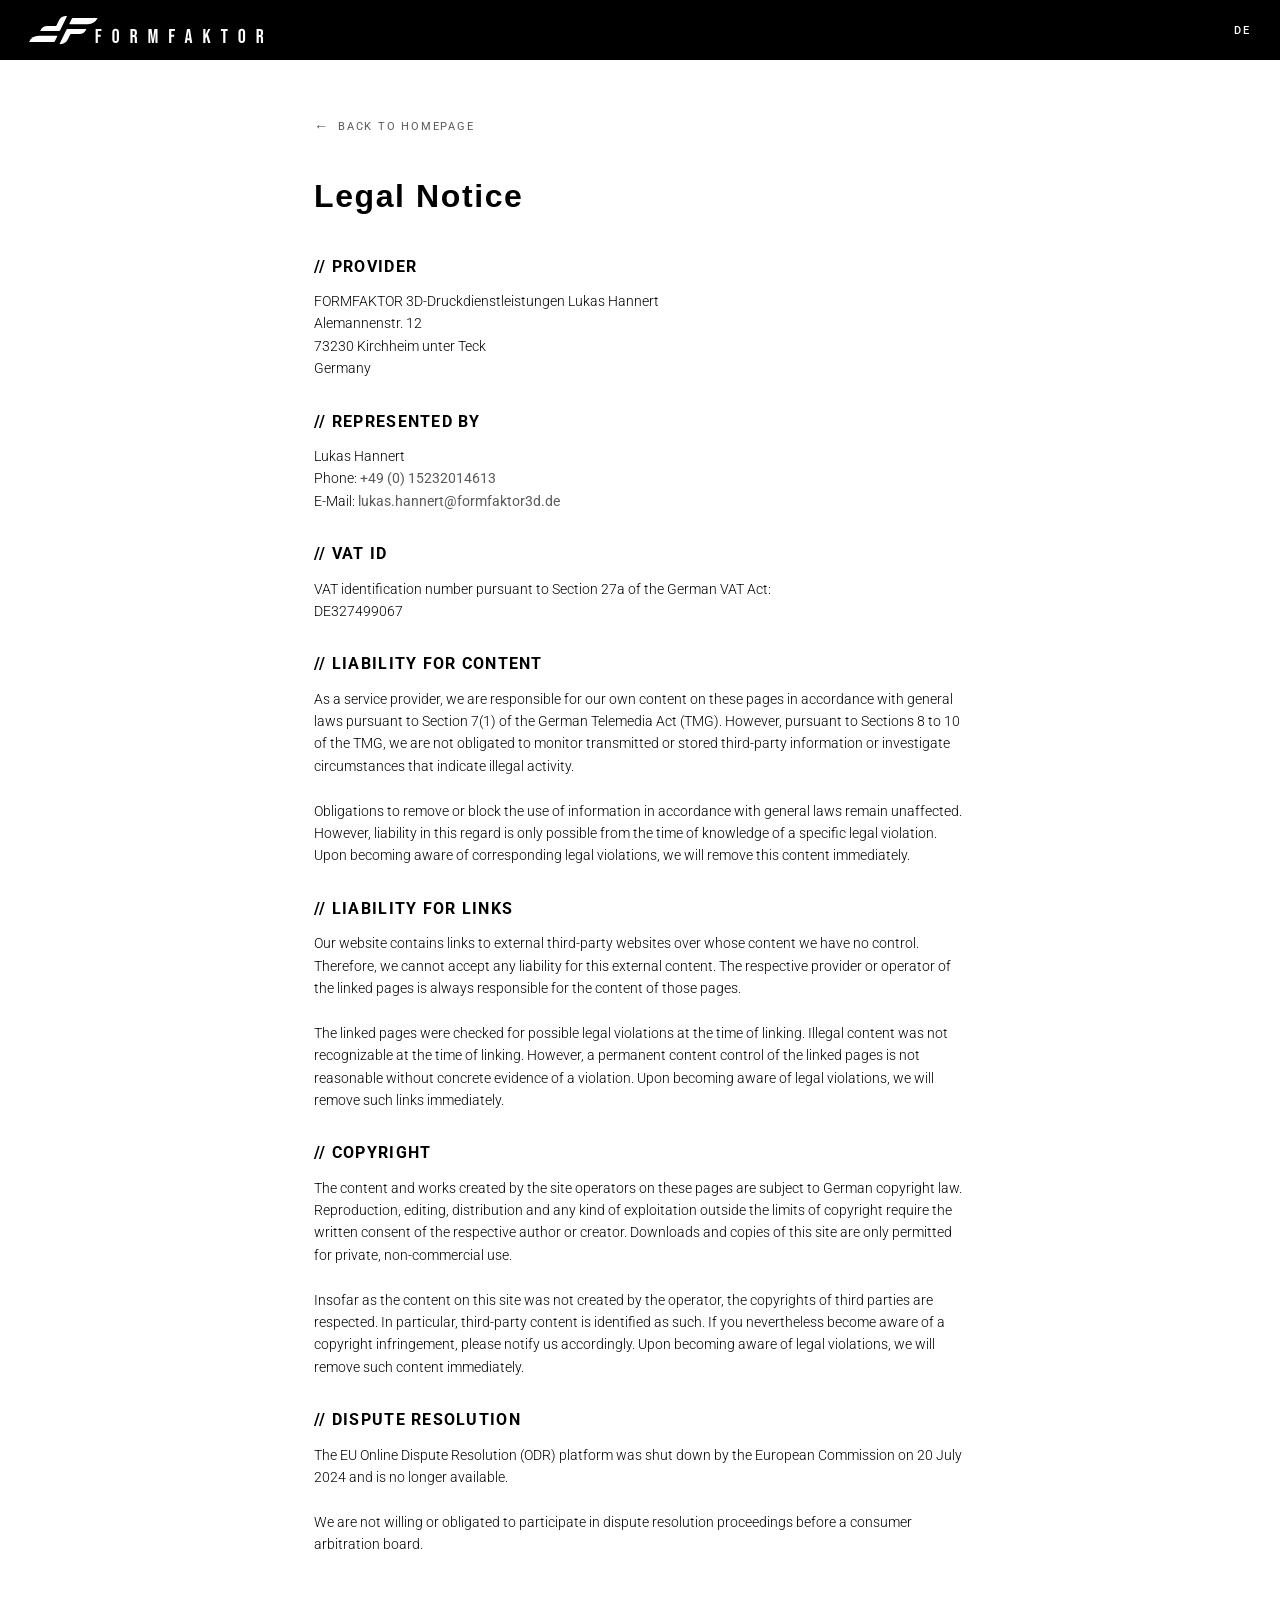
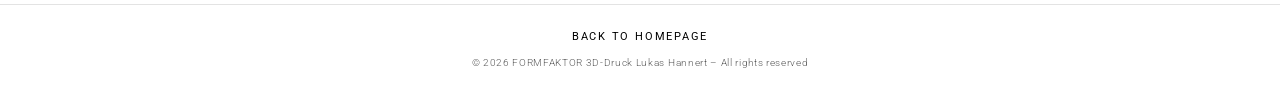
==== impressum/index.html @ fd42cc02 "init" ====
<!DOCTYPE html>
<html lang="de">
<head>
<meta charset="UTF-8">
<meta name="viewport" content="width=device-width, initial-scale=1.0">
<title>Impressum – formfaktor3d.de</title>
<meta name="description" content="Impressum und rechtliche Hinweise – FORMFAKTOR 3D-Druckdienstleistungen Lukas Hannert, Kirchheim unter Teck.">
<link rel="icon" href="favicon.png" type="image/png">
<link rel="shortcut icon" href="favicon.png">
<link rel="apple-touch-icon" href="favicon.png">
<meta name="theme-color" content="#000000">
<style>
  @import url('https://fonts.bunny.net/css?family=bebas-neue:400|roboto:300,400,500,700&display=swap');

  :root {
    --bg:      #ffffff;
    --surface: #ffffff;
    --topbar:  #000000;
    --text:    #000000;
    --accent:  #85AFFF;
    --border:  rgba(0,0,0,0.11);
    --link:    #5a5a5a;
  }
  *, *::before, *::after { box-sizing: border-box; margin: 0; padding: 0; -webkit-tap-highlight-color: transparent; }
  body {
    background: var(--bg);
    color: var(--text);
    font-family: 'Roboto', sans-serif;
    font-size: 12pt;
    font-weight: 300;
    min-height: 100vh;
    padding-top: 60px;
    display: flex;
    flex-direction: column;
  }

  .topbar {
    position: fixed;
    top: 0; left: 0; right: 0;
    height: 60px;
    background: var(--topbar);
    z-index: 200;
    display: flex;
    align-items: center;
    justify-content: space-between;
    padding: 0 1.8rem;
  }
  .topbar-brand {
    display: flex;
    align-items: center;
    text-decoration: none;
  }
  .topbar-logo {
    height: 28px;
    width: auto;
    fill: #ffffff;
    display: block;
  }
  .lang-toggle {
    background: none;
    border: none;
    cursor: pointer;
    font-family: 'Roboto', sans-serif;
    font-size: 11px;
    font-weight: 500;
    letter-spacing: 0.2em;
    text-transform: uppercase;
    color: #ffffff;
    padding: 0;
    transition: color 0.2s;
  }

  .container {
    max-width: 700px;
    width: 100%;
    margin: 0 auto;
    margin-bottom: auto;
    padding: 3.5rem 1.5rem 0;
    animation: fadeUp 0.65s ease both;
  }
  .back-link {
    display: inline-flex;
    align-items: center;
    gap: 0.5rem;
    font-family: 'Roboto', sans-serif;
    font-size: 11px;
    font-weight: 400;
    letter-spacing: 0.16em;
    text-transform: uppercase;
    color: var(--link);
    text-decoration: none;
    margin-bottom: 2.8rem;
    transition: color 0.2s;
  }
  .back-link::before { content: '←'; font-size: 0.9rem; }

  .page-title {
    font-family: 'Bebas Neue', sans-serif;
    font-size: 32px;
    letter-spacing: 0.05em;
    color: var(--text);
    line-height: 1;
    margin-bottom: 2.8rem;
  }

  .imprint-card {
    background: var(--surface);
    padding: 0;
    display: flex;
    flex-direction: column;
    gap: 2rem;
    margin-bottom: 3rem;
  }
  .section-label {
    font-family: 'Roboto', sans-serif;
    font-size: 16px;
    font-weight: 700;
    letter-spacing: 0.08em;
    text-transform: uppercase;
    color: var(--text);
    margin-bottom: 0.9rem;
    display: block;
  }
  .section-content {
    font-family: 'Roboto', sans-serif;
    font-size: 14px;
    font-weight: 300;
    line-height: 1.6;
    color: var(--text);
  }
  .section-content strong {
    color: var(--text);
    font-weight: 500;
    display: block;
    margin-bottom: 0.25rem;
  }
  .section-content a {
    color: var(--link);
    font-weight: 400;
    text-decoration: none;
    transition: color 0.2s;
  }

  footer {
    display: flex;
    flex-direction: column;
    align-items: center;
    text-align: center;
    gap: 0.85rem;
    padding: 1.6rem 1.5rem;
    border-top: 1px solid var(--border);
    background: var(--surface);
  }
  footer a {
    font-family: 'Roboto', sans-serif;
    font-size: 11px;
    font-weight: 400;
    letter-spacing: 0.16em;
    text-transform: uppercase;
    color: var(--text);
    text-decoration: none;
    transition: color 0.2s;
  }
  .footer-copy {
    font-family: 'Roboto', sans-serif;
    font-size: 0.6rem;
    font-weight: 300;
    letter-spacing: 0.07em;
    color: var(--link);
  }

  @media (hover: hover) {
    .lang-toggle:hover { color: var(--accent); }
    .back-link:hover { color: var(--accent); }
    .section-content a:hover { color: var(--accent); }
    footer a:hover { color: var(--accent); }
  }

  @keyframes fadeUp { from { opacity: 0; transform: translateY(16px); } to { opacity: 1; transform: translateY(0); } }
</style>
</head>
<body>

<div class="topbar">
  <a href="/" class="topbar-brand">
    <svg class="topbar-logo" xmlns="http://www.w3.org/2000/svg" viewBox="0 0 3000 358.463" role="img" aria-label="FORMFAKTOR">
      <g><path d="M819.057,1083.2l88.66-181.78a105.824,105.824,0,0,0-106.8,58.787l-29.642,60.775a13.229,13.229,0,0,1-11.889,7.429h-103.1a98.552,98.552,0,0,0-92.6,64.818H803.006A17.859,17.859,0,0,0,819.057,1083.2Z" transform="translate(-420 -900.768)"/></g>
      <g><path d="M751.131,1222.467l29.644-60.778a5.292,5.292,0,0,0-4.756-7.611H545.668A140.2,140.2,0,0,0,420,1232.125H735.675A17.2,17.2,0,0,0,751.131,1222.467Z" transform="translate(-420 -900.768)"/></g>
      <g><path d="M1172.927,1005.922A140.2,140.2,0,0,0,1298.6,927.875H982.92a17.2,17.2,0,0,0-15.457,9.658L937.82,998.311a5.292,5.292,0,0,0,4.756,7.611Z" transform="translate(-420 -900.768)"/></g>
      <g><path d="M1062.307,1131.59h-103.1a13.229,13.229,0,0,0-11.889,7.429l-29.642,60.775a105.825,105.825,0,0,1-106.8,58.787l88.66-181.78a17.859,17.859,0,0,1,16.051-10.029H1154.9A98.55,98.55,0,0,1,1062.307,1131.59Z" transform="translate(-420 -900.768)"/></g>
      <path d="M1273.252,1066.6h74.271v25.523h-46.2v49.77h36.243v25.523h-36.243v77.844h-28.075Z" transform="translate(-420 -900.768)"/>
      <path d="M1486.625,1202.9v-93.924c0-28.586,15.059-44.92,42.623-44.92s42.624,16.334,42.624,44.92V1202.9c0,28.586-15.059,44.921-42.624,44.921S1486.625,1231.481,1486.625,1202.9Zm57.171,1.787v-97.5c0-12.762-5.615-17.611-14.548-17.611s-14.548,4.849-14.548,17.611v97.5c0,12.761,5.615,17.611,14.548,17.611S1543.8,1217.443,1543.8,1204.682Z" transform="translate(-420 -900.768)"/>
      <path d="M1718.375,1066.6h41.6c29.1,0,41.6,13.527,41.6,41.092v10.975c0,18.376-5.871,30.117-18.377,35.221v.511c14.038,4.339,18.632,17.611,18.632,37.774v31.393c0,8.678.255,15.059,3.063,21.694h-28.586c-1.531-4.593-2.552-7.4-2.552-21.949v-32.669c0-16.59-4.85-21.95-17.611-21.95h-9.7v76.568h-28.075Zm38.284,76.569c10.465,0,16.845-4.594,16.845-18.887V1110.5c0-12.762-4.338-18.377-14.293-18.377H1746.45v51.046Z" transform="translate(-420 -900.768)"/>
      <path d="M1948.85,1066.6h40.071l17.866,127.87h.511l17.865-127.87h40.071v178.66h-26.543v-135.27h-.511l-20.418,135.27h-23.481l-20.418-135.27h-.511v135.27h-24.5Z" transform="translate(-420 -900.768)"/>
      <path d="M2213.781,1066.6h74.271v25.523h-46.2v49.77H2278.1v25.523h-36.243v77.844h-28.074Z" transform="translate(-420 -900.768)"/>
      <path d="M2442.723,1066.6h38.029l29.1,178.66h-28.076l-5.1-35.477v.511h-31.9l-5.105,34.966h-26.032Zm30.628,119.447-12.506-88.309h-.511l-12.251,88.309Z" transform="translate(-420 -900.768)"/>
      <path d="M2650.99,1066.6h28.075V1141.9L2714.8,1066.6h28.074l-33.434,65.594,33.945,113.066h-29.351l-23.736-79.631-11.231,22.715v56.916H2650.99Z" transform="translate(-420 -900.768)"/>
      <path d="M2906.219,1092.126h-29.351V1066.6h86.777v25.523h-29.351v153.137h-28.075Z" transform="translate(-420 -900.768)"/>
      <path d="M3101.727,1202.9v-93.924c0-28.586,15.059-44.92,42.624-44.92s42.623,16.334,42.623,44.92V1202.9c0,28.586-15.059,44.921-42.623,44.921S3101.727,1231.481,3101.727,1202.9Zm57.171,1.787v-97.5c0-12.762-5.614-17.611-14.547-17.611s-14.548,4.849-14.548,17.611v97.5c0,12.761,5.615,17.611,14.548,17.611S3158.9,1217.443,3158.9,1204.682Z" transform="translate(-420 -900.768)"/>
      <path d="M3333.478,1066.6h41.6c29.1,0,41.6,13.527,41.6,41.092v10.975c0,18.376-5.87,30.117-18.376,35.221v.511c14.037,4.339,18.632,17.611,18.632,37.774v31.393c0,8.678.254,15.059,3.062,21.694h-28.585c-1.532-4.593-2.553-7.4-2.553-21.949v-32.669c0-16.59-4.849-21.95-17.611-21.95h-9.7v76.568h-28.074Zm38.284,76.569c10.464,0,16.845-4.594,16.845-18.887V1110.5c0-12.762-4.339-18.377-14.293-18.377h-12.762v51.046Z" transform="translate(-420 -900.768)"/>
    </svg>
  </a>
  <button class="lang-toggle" id="langToggle" onclick="toggleLang()" aria-label="Switch language">EN</button>
</div>

<div class="container">
  <a href="/" class="back-link" data-i18n="back">Zurück zur Startseite</a>
  <h1 class="page-title" data-i18n="pageTitle">Impressum</h1>

  <div class="imprint-card">

    <div class="imprint-section">
      <p class="section-label" data-i18n="lbl_provider">// Anbieter</p>
      <div class="section-content" data-i18n-html="content_provider">
        FORMFAKTOR 3D-Druckdienstleistungen Lukas Hannert<br>
        Alemannenstr. 12<br>73230 Kirchheim unter Teck<br>Deutschland
      </div>
    </div>

    <div class="imprint-section">
      <p class="section-label" data-i18n="lbl_contact">// Vertreten durch</p>
      <div class="section-content" data-i18n-html="content_contact">
        Lukas Hannert<br>
        Telefon: <a href="tel:+4915232014613">+49 (0) 15232014613</a><br>
        E-Mail: <a href="mailto:lukas.hannert@formfaktor3d.de">lukas.hannert@formfaktor3d.de</a>
      </div>
    </div>

    <div class="imprint-section">
      <p class="section-label" data-i18n="lbl_vat">// Umsatzsteuer-ID</p>
      <div class="section-content" data-i18n-html="content_vat">
        Umsatzsteuer-Identifikationsnummer gemäß § 27a Umsatzsteuergesetz:<br>
        DE327499067
      </div>
    </div>

    <div class="imprint-section">
      <p class="section-label" data-i18n="lbl_liability_content">// Haftung für Inhalte</p>
      <div class="section-content" data-i18n-html="content_liability_content">
        Als Diensteanbieter sind wir gemäß § 7 Abs.1 TMG für eigene Inhalte auf diesen Seiten nach den allgemeinen Gesetzen verantwortlich. Nach §§ 8 bis 10 TMG sind wir als Diensteanbieter jedoch nicht verpflichtet, übermittelte oder gespeicherte fremde Informationen zu überwachen oder nach Umständen zu forschen, die auf eine rechtswidrige Tätigkeit hinweisen.<br><br>
        Verpflichtungen zur Entfernung oder Sperrung der Nutzung von Informationen nach den allgemeinen Gesetzen bleiben hiervon unberührt. Eine diesbezügliche Haftung ist jedoch erst ab dem Zeitpunkt der Kenntnis einer konkreten Rechtsverletzung möglich. Bei Bekanntwerden von entsprechenden Rechtsverletzungen werden wir diese Inhalte umgehend entfernen.
      </div>
    </div>

    <div class="imprint-section">
      <p class="section-label" data-i18n="lbl_liability_links">// Haftung für Links</p>
      <div class="section-content" data-i18n-html="content_liability_links">
        Unser Angebot enthält Links zu externen Websites Dritter, auf deren Inhalte wir keinen Einfluss haben. Deshalb können wir für diese fremden Inhalte auch keine Gewähr übernehmen. Für die Inhalte der verlinkten Seiten ist stets der jeweilige Anbieter oder Betreiber der Seiten verantwortlich.<br><br>
        Die verlinkten Seiten wurden zum Zeitpunkt der Verlinkung auf mögliche Rechtsverstöße überprüft. Rechtswidrige Inhalte waren zum Zeitpunkt der Verlinkung nicht erkennbar. Eine permanente inhaltliche Kontrolle der verlinkten Seiten ist jedoch ohne konkrete Anhaltspunkte einer Rechtsverletzung nicht zumutbar. Bei Bekanntwerden von Rechtsverletzungen werden wir derartige Links umgehend entfernen.
      </div>
    </div>

    <div class="imprint-section">
      <p class="section-label" data-i18n="lbl_copyright">// Urheberrecht</p>
      <div class="section-content" data-i18n-html="content_copyright">
        Die durch die Seitenbetreiber erstellten Inhalte und Werke auf diesen Seiten unterliegen dem deutschen Urheberrecht. Die Vervielfältigung, Bearbeitung, Verbreitung und jede Art der Verwertung außerhalb der Grenzen des Urheberrechtes bedürfen der schriftlichen Zustimmung des jeweiligen Autors bzw. Erstellers. Downloads und Kopien dieser Seite sind nur für den privaten, nicht kommerziellen Gebrauch gestattet.<br><br>
        Soweit die Inhalte auf dieser Seite nicht vom Betreiber erstellt wurden, werden die Urheberrechte Dritter beachtet. Insbesondere werden Inhalte Dritter als solche gekennzeichnet. Sollten Sie trotzdem auf eine Urheberrechtsverletzung aufmerksam werden, bitten wir um einen entsprechenden Hinweis. Bei Bekanntwerden von Rechtsverletzungen werden wir derartige Inhalte umgehend entfernen.<br>
        <span style="font-size:0.75rem;display:inline-block;margin-top:0.4rem;">Quelle: <a href="https://www.e-recht24.de" target="_blank" rel="noopener noreferrer">e-recht24.de</a></span>
      </div>
    </div>

    <div class="imprint-section">
      <p class="section-label" data-i18n="lbl_dispute">// Streitschlichtung</p>
      <div class="section-content" data-i18n-html="content_dispute">
        Die EU-Plattform zur Online-Streitbeilegung (OS) wurde von der Europäischen Kommission zum 20. Juli 2024 abgeschaltet und ist nicht mehr erreichbar.<br><br>
        Wir sind nicht bereit oder verpflichtet, an Streitbeilegungsverfahren vor einer Verbraucherschlichtungsstelle teilzunehmen.
      </div>
    </div>

  </div>
</div>

<footer>
  <a href="/" data-i18n="back">Zurück zur Startseite</a>
  <span class="footer-copy" data-i18n="copyright">© 2026 FORMFAKTOR 3D-Druck Lukas Hannert – Alle Rechte vorbehalten</span>
</footer>

<script>
const t = {
  de: {
    title:      'Impressum – formfaktor3d.de',
    pageTitle:  'Impressum',
    back:       'Zurück zur Startseite',
    copyright:  '© 2026 FORMFAKTOR 3D-Druck Lukas Hannert – Alle Rechte vorbehalten',
    lbl_provider:          '// Anbieter',
    lbl_contact:           '// Vertreten durch',
    lbl_vat:               '// Umsatzsteuer-ID',
    lbl_liability_content: '// Haftung für Inhalte',
    lbl_liability_links:   '// Haftung für Links',
    lbl_copyright:         '// Urheberrecht',
    lbl_dispute:           '// Streitschlichtung',
    content_provider: 'FORMFAKTOR 3D-Druckdienstleistungen Lukas Hannert<br>Alemannenstr. 12<br>73230 Kirchheim unter Teck<br>Deutschland',
    content_contact:  'Lukas Hannert<br>Telefon: <a href="tel:+4915232014613">+49 (0) 15232014613</a><br>E-Mail: <a href="mailto:lukas.hannert@formfaktor3d.de">lukas.hannert@formfaktor3d.de</a>',
    content_vat:      'Umsatzsteuer-Identifikationsnummer gemäß § 27a Umsatzsteuergesetz:<br>DE327499067',
    content_liability_content: 'Als Diensteanbieter sind wir gemäß § 7 Abs.1 TMG für eigene Inhalte auf diesen Seiten nach den allgemeinen Gesetzen verantwortlich. Nach §§ 8 bis 10 TMG sind wir als Diensteanbieter jedoch nicht verpflichtet, übermittelte oder gespeicherte fremde Informationen zu überwachen oder nach Umständen zu forschen, die auf eine rechtswidrige Tätigkeit hinweisen.<br><br>Verpflichtungen zur Entfernung oder Sperrung der Nutzung von Informationen nach den allgemeinen Gesetzen bleiben hiervon unberührt. Eine diesbezügliche Haftung ist jedoch erst ab dem Zeitpunkt der Kenntnis einer konkreten Rechtsverletzung möglich. Bei Bekanntwerden von entsprechenden Rechtsverletzungen werden wir diese Inhalte umgehend entfernen.',
    content_liability_links: 'Unser Angebot enthält Links zu externen Websites Dritter, auf deren Inhalte wir keinen Einfluss haben. Deshalb können wir für diese fremden Inhalte auch keine Gewähr übernehmen. Für die Inhalte der verlinkten Seiten ist stets der jeweilige Anbieter oder Betreiber der Seiten verantwortlich.<br><br>Die verlinkten Seiten wurden zum Zeitpunkt der Verlinkung auf mögliche Rechtsverstöße überprüft. Rechtswidrige Inhalte waren zum Zeitpunkt der Verlinkung nicht erkennbar. Eine permanente inhaltliche Kontrolle der verlinkten Seiten ist jedoch ohne konkrete Anhaltspunkte einer Rechtsverletzung nicht zumutbar. Bei Bekanntwerden von Rechtsverletzungen werden wir derartige Links umgehend entfernen.',
    content_copyright: 'Die durch die Seitenbetreiber erstellten Inhalte und Werke auf diesen Seiten unterliegen dem deutschen Urheberrecht. Die Vervielfältigung, Bearbeitung, Verbreitung und jede Art der Verwertung außerhalb der Grenzen des Urheberrechtes bedürfen der schriftlichen Zustimmung des jeweiligen Autors bzw. Erstellers. Downloads und Kopien dieser Seite sind nur für den privaten, nicht kommerziellen Gebrauch gestattet.<br><br>Soweit die Inhalte auf dieser Seite nicht vom Betreiber erstellt wurden, werden die Urheberrechte Dritter beachtet. Insbesondere werden Inhalte Dritter als solche gekennzeichnet. Sollten Sie trotzdem auf eine Urheberrechtsverletzung aufmerksam werden, bitten wir um einen entsprechenden Hinweis. Bei Bekanntwerden von Rechtsverletzungen werden wir derartige Inhalte umgehend entfernen.<br><span style="font-size:0.75rem;display:inline-block;margin-top:0.4rem;">Quelle: <a href="https://www.e-recht24.de" target="_blank" rel="noopener noreferrer">e-recht24.de</a></span>',
    content_dispute: 'Die EU-Plattform zur Online-Streitbeilegung (OS) wurde von der Europäischen Kommission zum 20. Juli 2024 abgeschaltet und ist nicht mehr erreichbar.<br><br>Wir sind nicht bereit oder verpflichtet, an Streitbeilegungsverfahren vor einer Verbraucherschlichtungsstelle teilzunehmen.'
  },
  en: {
    title:      'Legal Notice – formfaktor3d.de',
    pageTitle:  'Legal Notice',
    back:       'Back to Homepage',
    copyright:  '© 2026 FORMFAKTOR 3D-Druck Lukas Hannert – All rights reserved',
    lbl_provider:          '// Provider',
    lbl_contact:           '// Represented by',
    lbl_vat:               '// VAT ID',
    lbl_liability_content: '// Liability for Content',
    lbl_liability_links:   '// Liability for Links',
    lbl_copyright:         '// Copyright',
    lbl_dispute:           '// Dispute Resolution',
    content_provider: 'FORMFAKTOR 3D-Druckdienstleistungen Lukas Hannert<br>Alemannenstr. 12<br>73230 Kirchheim unter Teck<br>Germany',
    content_contact:  'Lukas Hannert<br>Phone: <a href="tel:+4915232014613">+49 (0) 15232014613</a><br>E-Mail: <a href="mailto:lukas.hannert@formfaktor3d.de">lukas.hannert@formfaktor3d.de</a>',
    content_vat:      'VAT identification number pursuant to Section 27a of the German VAT Act:<br>DE327499067',
    content_liability_content: 'As a service provider, we are responsible for our own content on these pages in accordance with general laws pursuant to Section 7(1) of the German Telemedia Act (TMG). However, pursuant to Sections 8 to 10 of the TMG, we are not obligated to monitor transmitted or stored third-party information or investigate circumstances that indicate illegal activity.<br><br>Obligations to remove or block the use of information in accordance with general laws remain unaffected. However, liability in this regard is only possible from the time of knowledge of a specific legal violation. Upon becoming aware of corresponding legal violations, we will remove this content immediately.',
    content_liability_links: 'Our website contains links to external third-party websites over whose content we have no control. Therefore, we cannot accept any liability for this external content. The respective provider or operator of the linked pages is always responsible for the content of those pages.<br><br>The linked pages were checked for possible legal violations at the time of linking. Illegal content was not recognizable at the time of linking. However, a permanent content control of the linked pages is not reasonable without concrete evidence of a violation. Upon becoming aware of legal violations, we will remove such links immediately.',
    content_copyright: 'The content and works created by the site operators on these pages are subject to German copyright law. Reproduction, editing, distribution and any kind of exploitation outside the limits of copyright require the written consent of the respective author or creator. Downloads and copies of this site are only permitted for private, non-commercial use.<br><br>Insofar as the content on this site was not created by the operator, the copyrights of third parties are respected. In particular, third-party content is identified as such. If you nevertheless become aware of a copyright infringement, please notify us accordingly. Upon becoming aware of legal violations, we will remove such content immediately.',
    content_dispute: 'The EU Online Dispute Resolution (ODR) platform was shut down by the European Commission on 20 July 2024 and is no longer available.<br><br>We are not willing or obligated to participate in dispute resolution proceedings before a consumer arbitration board.'
  }
};

let currentLang = 'de';

function toggleLang() {
  setLang(currentLang === 'de' ? 'en' : 'de');
}

function setLang(lang) {
  currentLang = lang;
  document.documentElement.lang = lang;
  document.title = t[lang].title;
  const toggle = document.getElementById('langToggle');
  if (toggle) toggle.textContent = lang === 'de' ? 'EN' : 'DE';
  document.querySelectorAll('[data-i18n]').forEach(el => {
    el.textContent = t[lang][el.dataset.i18n];
  });
  document.querySelectorAll('[data-i18n-html]').forEach(el => {
    const key = el.dataset.i18nHtml;
    if (t[lang][key]) el.innerHTML = t[lang][key];
  });
  localStorage.setItem('ff-lang', lang);
}

(function init() {
  const saved   = localStorage.getItem('ff-lang');
  const browser = navigator.language && navigator.language.startsWith('en') ? 'en' : 'de';
  setLang(saved || browser);
})();
</script>

<script>
(function() {
  if (!('ontouchstart' in window)) return;
  var A = '#85AFFF';
  var map = [
    { q: '.lang-toggle', p: 'color', r: '#ffffff' },
    { q: '.back-link',   p: 'color', r: '#5a5a5a' },
    { q: 'footer a',     p: 'color', r: '#000000' }
  ];
  document.addEventListener('touchend', function(e) {
    for (var i = 0; i < map.length; i++) {
      var el = e.target.closest(map[i].q);
      if (!el) continue;
      (function(el, p, r) {
        el.style.transition = 'none';
        el.style[p] = A;
        requestAnimationFrame(function() { requestAnimationFrame(function() {
          el.style.transition = p + ' 2s ease';
          el.style[p] = r;
          setTimeout(function() { el.style.transition = ''; el.style[p] = ''; }, 2200);
        }); });
      })(el, map[i].p, map[i].r);
      break;
    }
  }, { passive: true });
})();
</script>

<script defer src='https://static.cloudflareinsights.com/beacon.min.js' data-cf-beacon='{"token": "37c0e6c49fff438e8a053b1aeec3fb71"}'></script>
</body>
</html>
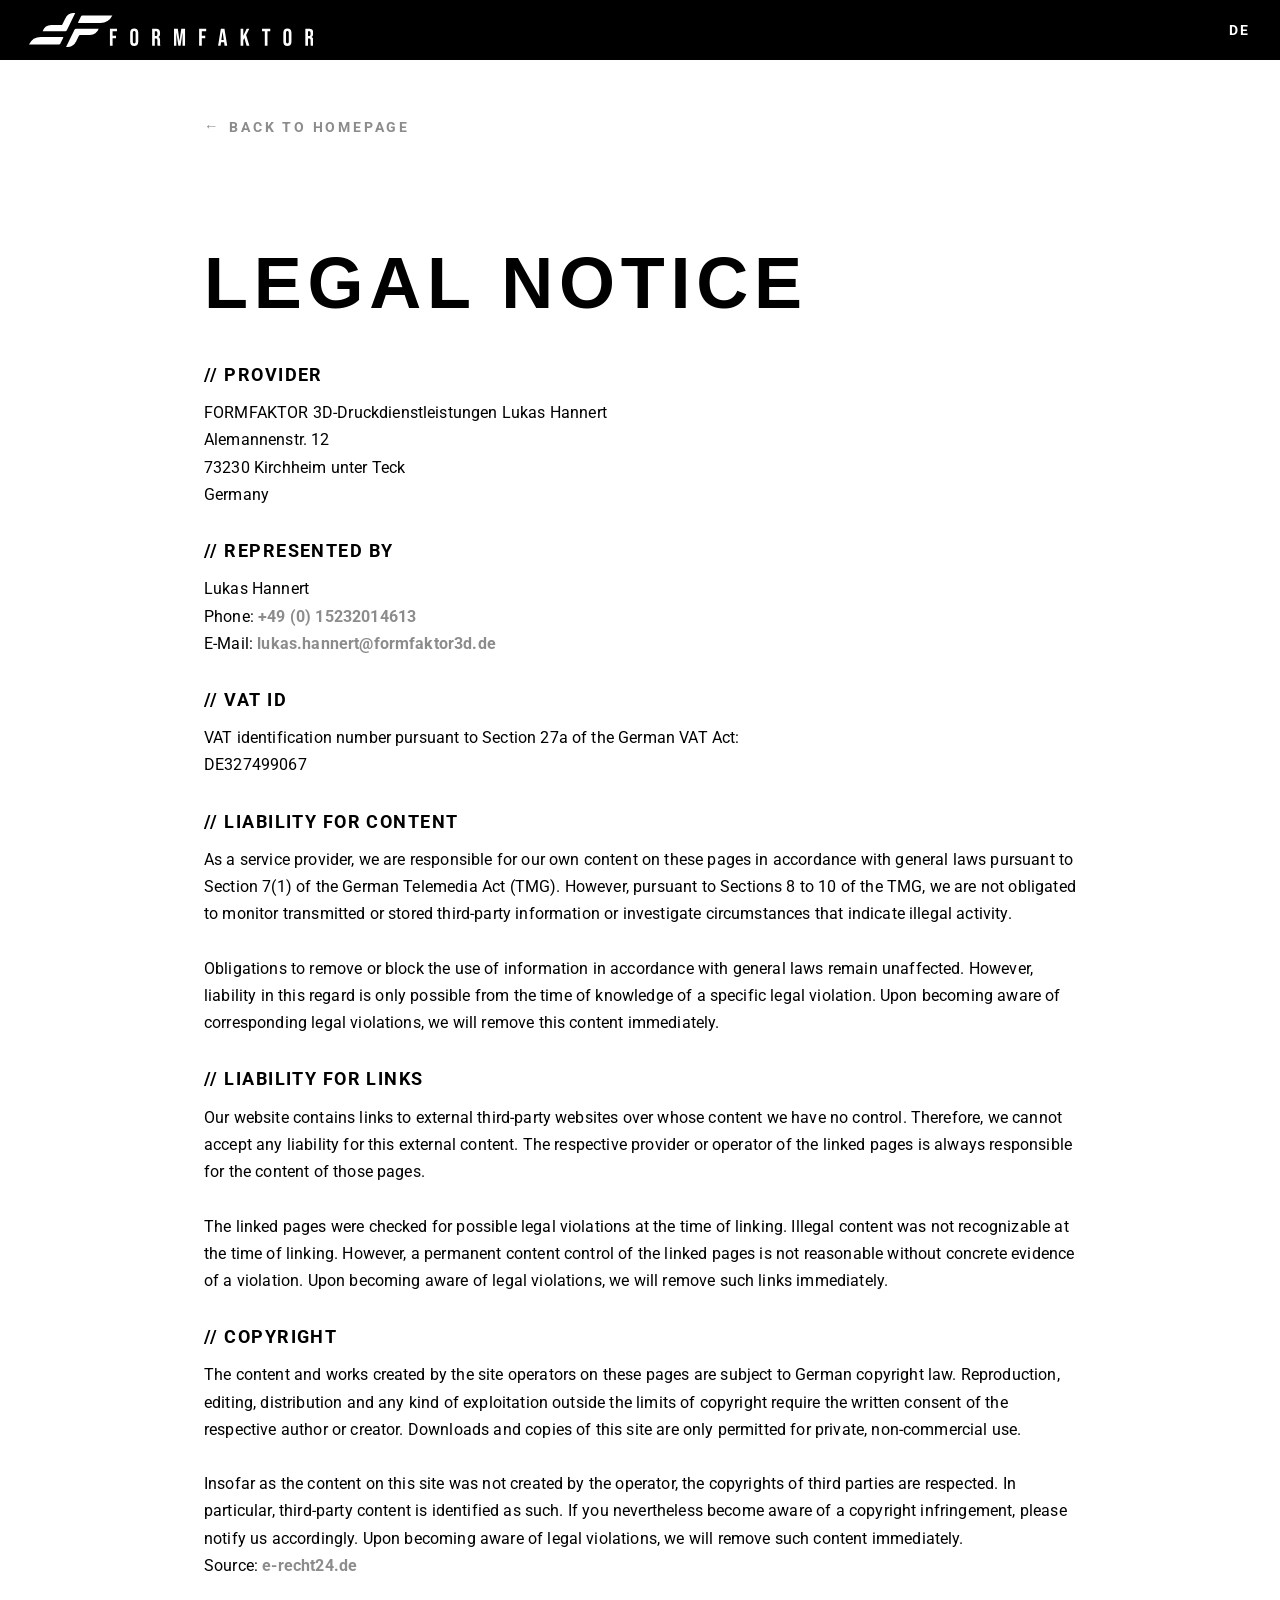
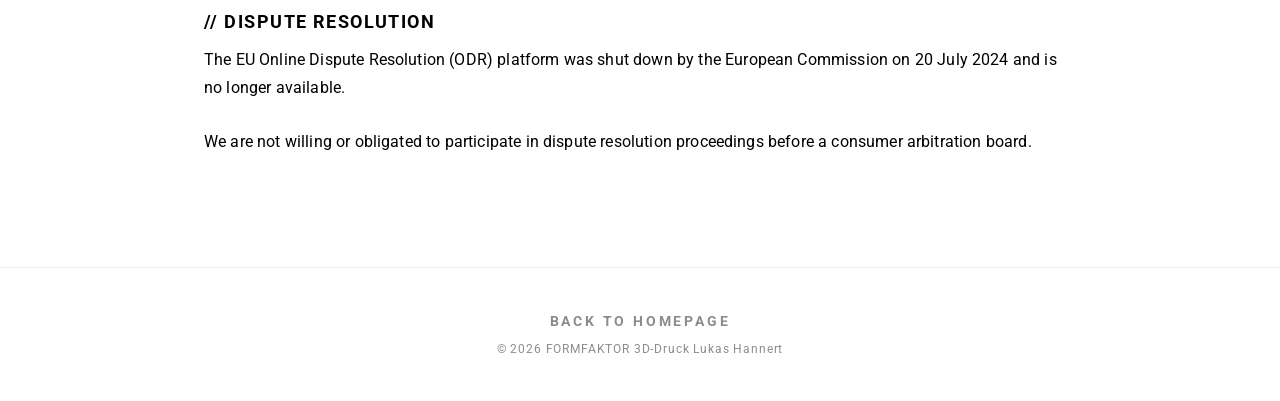
==== commit d959bf06: "" ====
--- a/impressum/index.html
+++ b/impressum/index.html
@@ -9,199 +9,11 @@
 <link rel="shortcut icon" href="favicon.png">
 <link rel="apple-touch-icon" href="favicon.png">
 <meta name="theme-color" content="#000000">
-<style>
-  @import url('https://fonts.bunny.net/css?family=bebas-neue:400|roboto:300,400,500,700&display=swap');
-
-  :root {
-    --bg:      #ffffff;
-    --surface: #ffffff;
-    --topbar:  #000000;
-    --text:    #000000;
-    --accent:  #85AFFF;
-    --border:  rgba(0,0,0,0.11);
-    --link:    #5a5a5a;
-  }
-  *, *::before, *::after { box-sizing: border-box; margin: 0; padding: 0; -webkit-tap-highlight-color: transparent; }
-  body {
-    background: var(--bg);
-    color: var(--text);
-    font-family: 'Roboto', sans-serif;
-    font-size: 12pt;
-    font-weight: 300;
-    min-height: 100vh;
-    padding-top: 60px;
-    display: flex;
-    flex-direction: column;
-  }
-
-  .topbar {
-    position: fixed;
-    top: 0; left: 0; right: 0;
-    height: 60px;
-    background: var(--topbar);
-    z-index: 200;
-    display: flex;
-    align-items: center;
-    justify-content: space-between;
-    padding: 0 1.8rem;
-  }
-  .topbar-brand {
-    display: flex;
-    align-items: center;
-    text-decoration: none;
-  }
-  .topbar-logo {
-    height: 28px;
-    width: auto;
-    fill: #ffffff;
-    display: block;
-  }
-  .lang-toggle {
-    background: none;
-    border: none;
-    cursor: pointer;
-    font-family: 'Roboto', sans-serif;
-    font-size: 11px;
-    font-weight: 500;
-    letter-spacing: 0.2em;
-    text-transform: uppercase;
-    color: #ffffff;
-    padding: 0;
-    transition: color 0.2s;
-  }
-
-  .container {
-    max-width: 700px;
-    width: 100%;
-    margin: 0 auto;
-    margin-bottom: auto;
-    padding: 3.5rem 1.5rem 0;
-    animation: fadeUp 0.65s ease both;
-  }
-  .back-link {
-    display: inline-flex;
-    align-items: center;
-    gap: 0.5rem;
-    font-family: 'Roboto', sans-serif;
-    font-size: 11px;
-    font-weight: 400;
-    letter-spacing: 0.16em;
-    text-transform: uppercase;
-    color: var(--link);
-    text-decoration: none;
-    margin-bottom: 2.8rem;
-    transition: color 0.2s;
-  }
-  .back-link::before { content: '←'; font-size: 0.9rem; }
-
-  .page-title {
-    font-family: 'Bebas Neue', sans-serif;
-    font-size: 32px;
-    letter-spacing: 0.05em;
-    color: var(--text);
-    line-height: 1;
-    margin-bottom: 2.8rem;
-  }
-
-  .imprint-card {
-    background: var(--surface);
-    padding: 0;
-    display: flex;
-    flex-direction: column;
-    gap: 2rem;
-    margin-bottom: 3rem;
-  }
-  .section-label {
-    font-family: 'Roboto', sans-serif;
-    font-size: 16px;
-    font-weight: 700;
-    letter-spacing: 0.08em;
-    text-transform: uppercase;
-    color: var(--text);
-    margin-bottom: 0.9rem;
-    display: block;
-  }
-  .section-content {
-    font-family: 'Roboto', sans-serif;
-    font-size: 14px;
-    font-weight: 300;
-    line-height: 1.6;
-    color: var(--text);
-  }
-  .section-content strong {
-    color: var(--text);
-    font-weight: 500;
-    display: block;
-    margin-bottom: 0.25rem;
-  }
-  .section-content a {
-    color: var(--link);
-    font-weight: 400;
-    text-decoration: none;
-    transition: color 0.2s;
-  }
-
-  footer {
-    display: flex;
-    flex-direction: column;
-    align-items: center;
-    text-align: center;
-    gap: 0.85rem;
-    padding: 1.6rem 1.5rem;
-    border-top: 1px solid var(--border);
-    background: var(--surface);
-  }
-  footer a {
-    font-family: 'Roboto', sans-serif;
-    font-size: 11px;
-    font-weight: 400;
-    letter-spacing: 0.16em;
-    text-transform: uppercase;
-    color: var(--text);
-    text-decoration: none;
-    transition: color 0.2s;
-  }
-  .footer-copy {
-    font-family: 'Roboto', sans-serif;
-    font-size: 0.6rem;
-    font-weight: 300;
-    letter-spacing: 0.07em;
-    color: var(--link);
-  }
-
-  @media (hover: hover) {
-    .lang-toggle:hover { color: var(--accent); }
-    .back-link:hover { color: var(--accent); }
-    .section-content a:hover { color: var(--accent); }
-    footer a:hover { color: var(--accent); }
-  }
-
-  @keyframes fadeUp { from { opacity: 0; transform: translateY(16px); } to { opacity: 1; transform: translateY(0); } }
-</style>
+<link rel="stylesheet" href="../styles.css">
 </head>
 <body>
 
-<div class="topbar">
-  <a href="/" class="topbar-brand">
-    <svg class="topbar-logo" xmlns="http://www.w3.org/2000/svg" viewBox="0 0 3000 358.463" role="img" aria-label="FORMFAKTOR">
-      <g><path d="M819.057,1083.2l88.66-181.78a105.824,105.824,0,0,0-106.8,58.787l-29.642,60.775a13.229,13.229,0,0,1-11.889,7.429h-103.1a98.552,98.552,0,0,0-92.6,64.818H803.006A17.859,17.859,0,0,0,819.057,1083.2Z" transform="translate(-420 -900.768)"/></g>
-      <g><path d="M751.131,1222.467l29.644-60.778a5.292,5.292,0,0,0-4.756-7.611H545.668A140.2,140.2,0,0,0,420,1232.125H735.675A17.2,17.2,0,0,0,751.131,1222.467Z" transform="translate(-420 -900.768)"/></g>
-      <g><path d="M1172.927,1005.922A140.2,140.2,0,0,0,1298.6,927.875H982.92a17.2,17.2,0,0,0-15.457,9.658L937.82,998.311a5.292,5.292,0,0,0,4.756,7.611Z" transform="translate(-420 -900.768)"/></g>
-      <g><path d="M1062.307,1131.59h-103.1a13.229,13.229,0,0,0-11.889,7.429l-29.642,60.775a105.825,105.825,0,0,1-106.8,58.787l88.66-181.78a17.859,17.859,0,0,1,16.051-10.029H1154.9A98.55,98.55,0,0,1,1062.307,1131.59Z" transform="translate(-420 -900.768)"/></g>
-      <path d="M1273.252,1066.6h74.271v25.523h-46.2v49.77h36.243v25.523h-36.243v77.844h-28.075Z" transform="translate(-420 -900.768)"/>
-      <path d="M1486.625,1202.9v-93.924c0-28.586,15.059-44.92,42.623-44.92s42.624,16.334,42.624,44.92V1202.9c0,28.586-15.059,44.921-42.624,44.921S1486.625,1231.481,1486.625,1202.9Zm57.171,1.787v-97.5c0-12.762-5.615-17.611-14.548-17.611s-14.548,4.849-14.548,17.611v97.5c0,12.761,5.615,17.611,14.548,17.611S1543.8,1217.443,1543.8,1204.682Z" transform="translate(-420 -900.768)"/>
-      <path d="M1718.375,1066.6h41.6c29.1,0,41.6,13.527,41.6,41.092v10.975c0,18.376-5.871,30.117-18.377,35.221v.511c14.038,4.339,18.632,17.611,18.632,37.774v31.393c0,8.678.255,15.059,3.063,21.694h-28.586c-1.531-4.593-2.552-7.4-2.552-21.949v-32.669c0-16.59-4.85-21.95-17.611-21.95h-9.7v76.568h-28.075Zm38.284,76.569c10.465,0,16.845-4.594,16.845-18.887V1110.5c0-12.762-4.338-18.377-14.293-18.377H1746.45v51.046Z" transform="translate(-420 -900.768)"/>
-      <path d="M1948.85,1066.6h40.071l17.866,127.87h.511l17.865-127.87h40.071v178.66h-26.543v-135.27h-.511l-20.418,135.27h-23.481l-20.418-135.27h-.511v135.27h-24.5Z" transform="translate(-420 -900.768)"/>
-      <path d="M2213.781,1066.6h74.271v25.523h-46.2v49.77H2278.1v25.523h-36.243v77.844h-28.074Z" transform="translate(-420 -900.768)"/>
-      <path d="M2442.723,1066.6h38.029l29.1,178.66h-28.076l-5.1-35.477v.511h-31.9l-5.105,34.966h-26.032Zm30.628,119.447-12.506-88.309h-.511l-12.251,88.309Z" transform="translate(-420 -900.768)"/>
-      <path d="M2650.99,1066.6h28.075V1141.9L2714.8,1066.6h28.074l-33.434,65.594,33.945,113.066h-29.351l-23.736-79.631-11.231,22.715v56.916H2650.99Z" transform="translate(-420 -900.768)"/>
-      <path d="M2906.219,1092.126h-29.351V1066.6h86.777v25.523h-29.351v153.137h-28.075Z" transform="translate(-420 -900.768)"/>
-      <path d="M3101.727,1202.9v-93.924c0-28.586,15.059-44.92,42.624-44.92s42.623,16.334,42.623,44.92V1202.9c0,28.586-15.059,44.921-42.623,44.921S3101.727,1231.481,3101.727,1202.9Zm57.171,1.787v-97.5c0-12.762-5.614-17.611-14.547-17.611s-14.548,4.849-14.548,17.611v97.5c0,12.761,5.615,17.611,14.548,17.611S3158.9,1217.443,3158.9,1204.682Z" transform="translate(-420 -900.768)"/>
-      <path d="M3333.478,1066.6h41.6c29.1,0,41.6,13.527,41.6,41.092v10.975c0,18.376-5.87,30.117-18.376,35.221v.511c14.037,4.339,18.632,17.611,18.632,37.774v31.393c0,8.678.254,15.059,3.062,21.694h-28.585c-1.532-4.593-2.553-7.4-2.553-21.949v-32.669c0-16.59-4.849-21.95-17.611-21.95h-9.7v76.568h-28.074Zm38.284,76.569c10.464,0,16.845-4.594,16.845-18.887V1110.5c0-12.762-4.339-18.377-14.293-18.377h-12.762v51.046Z" transform="translate(-420 -900.768)"/>
-    </svg>
-  </a>
-  <button class="lang-toggle" id="langToggle" onclick="toggleLang()" aria-label="Switch language">EN</button>
-</div>
+<div id="topbar-placeholder" style="position:fixed;top:0;left:0;right:0;height:60px;background:#000;z-index:200;"></div>
 
 <div class="container">
   <a href="/" class="back-link" data-i18n="back">Zurück zur Startseite</a>
@@ -255,7 +67,7 @@
       <div class="section-content" data-i18n-html="content_copyright">
         Die durch die Seitenbetreiber erstellten Inhalte und Werke auf diesen Seiten unterliegen dem deutschen Urheberrecht. Die Vervielfältigung, Bearbeitung, Verbreitung und jede Art der Verwertung außerhalb der Grenzen des Urheberrechtes bedürfen der schriftlichen Zustimmung des jeweiligen Autors bzw. Erstellers. Downloads und Kopien dieser Seite sind nur für den privaten, nicht kommerziellen Gebrauch gestattet.<br><br>
         Soweit die Inhalte auf dieser Seite nicht vom Betreiber erstellt wurden, werden die Urheberrechte Dritter beachtet. Insbesondere werden Inhalte Dritter als solche gekennzeichnet. Sollten Sie trotzdem auf eine Urheberrechtsverletzung aufmerksam werden, bitten wir um einen entsprechenden Hinweis. Bei Bekanntwerden von Rechtsverletzungen werden wir derartige Inhalte umgehend entfernen.<br>
-        <span style="font-size:0.75rem;display:inline-block;margin-top:0.4rem;">Quelle: <a href="https://www.e-recht24.de" target="_blank" rel="noopener noreferrer">e-recht24.de</a></span>
+        Quelle: <a href="https://www.e-recht24.de" target="_blank" rel="noopener noreferrer">e-recht24.de</a>
       </div>
     </div>
 
@@ -270,10 +82,9 @@
   </div>
 </div>
 
-<footer>
-  <a href="/" data-i18n="back">Zurück zur Startseite</a>
-  <span class="footer-copy" data-i18n="copyright">© 2026 FORMFAKTOR 3D-Druck Lukas Hannert – Alle Rechte vorbehalten</span>
-</footer>
+<div id="footer-placeholder"></div>
+
+<script src="../components/components.js"></script>
 
 <script>
 const t = {
@@ -281,7 +92,8 @@
     title:      'Impressum – formfaktor3d.de',
     pageTitle:  'Impressum',
     back:       'Zurück zur Startseite',
-    copyright:  '© 2026 FORMFAKTOR 3D-Druck Lukas Hannert – Alle Rechte vorbehalten',
+    imprint:    'Impressum',
+    copyright:  '© 2026 FORMFAKTOR 3D-Druck Lukas Hannert',
     lbl_provider:          '// Anbieter',
     lbl_contact:           '// Vertreten durch',
     lbl_vat:               '// Umsatzsteuer-ID',
@@ -294,14 +106,15 @@
     content_vat:      'Umsatzsteuer-Identifikationsnummer gemäß § 27a Umsatzsteuergesetz:<br>DE327499067',
     content_liability_content: 'Als Diensteanbieter sind wir gemäß § 7 Abs.1 TMG für eigene Inhalte auf diesen Seiten nach den allgemeinen Gesetzen verantwortlich. Nach §§ 8 bis 10 TMG sind wir als Diensteanbieter jedoch nicht verpflichtet, übermittelte oder gespeicherte fremde Informationen zu überwachen oder nach Umständen zu forschen, die auf eine rechtswidrige Tätigkeit hinweisen.<br><br>Verpflichtungen zur Entfernung oder Sperrung der Nutzung von Informationen nach den allgemeinen Gesetzen bleiben hiervon unberührt. Eine diesbezügliche Haftung ist jedoch erst ab dem Zeitpunkt der Kenntnis einer konkreten Rechtsverletzung möglich. Bei Bekanntwerden von entsprechenden Rechtsverletzungen werden wir diese Inhalte umgehend entfernen.',
     content_liability_links: 'Unser Angebot enthält Links zu externen Websites Dritter, auf deren Inhalte wir keinen Einfluss haben. Deshalb können wir für diese fremden Inhalte auch keine Gewähr übernehmen. Für die Inhalte der verlinkten Seiten ist stets der jeweilige Anbieter oder Betreiber der Seiten verantwortlich.<br><br>Die verlinkten Seiten wurden zum Zeitpunkt der Verlinkung auf mögliche Rechtsverstöße überprüft. Rechtswidrige Inhalte waren zum Zeitpunkt der Verlinkung nicht erkennbar. Eine permanente inhaltliche Kontrolle der verlinkten Seiten ist jedoch ohne konkrete Anhaltspunkte einer Rechtsverletzung nicht zumutbar. Bei Bekanntwerden von Rechtsverletzungen werden wir derartige Links umgehend entfernen.',
-    content_copyright: 'Die durch die Seitenbetreiber erstellten Inhalte und Werke auf diesen Seiten unterliegen dem deutschen Urheberrecht. Die Vervielfältigung, Bearbeitung, Verbreitung und jede Art der Verwertung außerhalb der Grenzen des Urheberrechtes bedürfen der schriftlichen Zustimmung des jeweiligen Autors bzw. Erstellers. Downloads und Kopien dieser Seite sind nur für den privaten, nicht kommerziellen Gebrauch gestattet.<br><br>Soweit die Inhalte auf dieser Seite nicht vom Betreiber erstellt wurden, werden die Urheberrechte Dritter beachtet. Insbesondere werden Inhalte Dritter als solche gekennzeichnet. Sollten Sie trotzdem auf eine Urheberrechtsverletzung aufmerksam werden, bitten wir um einen entsprechenden Hinweis. Bei Bekanntwerden von Rechtsverletzungen werden wir derartige Inhalte umgehend entfernen.<br><span style="font-size:0.75rem;display:inline-block;margin-top:0.4rem;">Quelle: <a href="https://www.e-recht24.de" target="_blank" rel="noopener noreferrer">e-recht24.de</a></span>',
+    content_copyright: 'Die durch die Seitenbetreiber erstellten Inhalte und Werke auf diesen Seiten unterliegen dem deutschen Urheberrecht. Die Vervielfältigung, Bearbeitung, Verbreitung und jede Art der Verwertung außerhalb der Grenzen des Urheberrechtes bedürfen der schriftlichen Zustimmung des jeweiligen Autors bzw. Erstellers. Downloads und Kopien dieser Seite sind nur für den privaten, nicht kommerziellen Gebrauch gestattet.<br><br>Soweit die Inhalte auf dieser Seite nicht vom Betreiber erstellt wurden, werden die Urheberrechte Dritter beachtet. Insbesondere werden Inhalte Dritter als solche gekennzeichnet. Sollten Sie trotzdem auf eine Urheberrechtsverletzung aufmerksam werden, bitten wir um einen entsprechenden Hinweis. Bei Bekanntwerden von Rechtsverletzungen werden wir derartige Inhalte umgehend entfernen.<br>Quelle: <a href="https://www.e-recht24.de" target="_blank" rel="noopener noreferrer">e-recht24.de</a>',
     content_dispute: 'Die EU-Plattform zur Online-Streitbeilegung (OS) wurde von der Europäischen Kommission zum 20. Juli 2024 abgeschaltet und ist nicht mehr erreichbar.<br><br>Wir sind nicht bereit oder verpflichtet, an Streitbeilegungsverfahren vor einer Verbraucherschlichtungsstelle teilzunehmen.'
   },
   en: {
     title:      'Legal Notice – formfaktor3d.de',
     pageTitle:  'Legal Notice',
     back:       'Back to Homepage',
-    copyright:  '© 2026 FORMFAKTOR 3D-Druck Lukas Hannert – All rights reserved',
+    imprint:    'Legal Notice',
+    copyright:  '© 2026 FORMFAKTOR 3D-Druck Lukas Hannert',
     lbl_provider:          '// Provider',
     lbl_contact:           '// Represented by',
     lbl_vat:               '// VAT ID',
@@ -314,7 +127,7 @@
     content_vat:      'VAT identification number pursuant to Section 27a of the German VAT Act:<br>DE327499067',
     content_liability_content: 'As a service provider, we are responsible for our own content on these pages in accordance with general laws pursuant to Section 7(1) of the German Telemedia Act (TMG). However, pursuant to Sections 8 to 10 of the TMG, we are not obligated to monitor transmitted or stored third-party information or investigate circumstances that indicate illegal activity.<br><br>Obligations to remove or block the use of information in accordance with general laws remain unaffected. However, liability in this regard is only possible from the time of knowledge of a specific legal violation. Upon becoming aware of corresponding legal violations, we will remove this content immediately.',
     content_liability_links: 'Our website contains links to external third-party websites over whose content we have no control. Therefore, we cannot accept any liability for this external content. The respective provider or operator of the linked pages is always responsible for the content of those pages.<br><br>The linked pages were checked for possible legal violations at the time of linking. Illegal content was not recognizable at the time of linking. However, a permanent content control of the linked pages is not reasonable without concrete evidence of a violation. Upon becoming aware of legal violations, we will remove such links immediately.',
-    content_copyright: 'The content and works created by the site operators on these pages are subject to German copyright law. Reproduction, editing, distribution and any kind of exploitation outside the limits of copyright require the written consent of the respective author or creator. Downloads and copies of this site are only permitted for private, non-commercial use.<br><br>Insofar as the content on this site was not created by the operator, the copyrights of third parties are respected. In particular, third-party content is identified as such. If you nevertheless become aware of a copyright infringement, please notify us accordingly. Upon becoming aware of legal violations, we will remove such content immediately.',
+    content_copyright: 'The content and works created by the site operators on these pages are subject to German copyright law. Reproduction, editing, distribution and any kind of exploitation outside the limits of copyright require the written consent of the respective author or creator. Downloads and copies of this site are only permitted for private, non-commercial use.<br><br>Insofar as the content on this site was not created by the operator, the copyrights of third parties are respected. In particular, third-party content is identified as such. If you nevertheless become aware of a copyright infringement, please notify us accordingly. Upon becoming aware of legal violations, we will remove such content immediately.<br>Source: <a href="https://www.e-recht24.de" target="_blank" rel="noopener noreferrer">e-recht24.de</a>',
     content_dispute: 'The EU Online Dispute Resolution (ODR) platform was shut down by the European Commission on 20 July 2024 and is no longer available.<br><br>We are not willing or obligated to participate in dispute resolution proceedings before a consumer arbitration board.'
   }
 };
@@ -344,7 +157,7 @@
 (function init() {
   const saved   = localStorage.getItem('ff-lang');
   const browser = navigator.language && navigator.language.startsWith('en') ? 'en' : 'de';
-  setLang(saved || browser);
+  (window.__componentsLoaded || Promise.resolve()).then(() => setLang(saved || browser));
 })();
 </script>
 
--- a/styles.css
+++ b/styles.css
@@ -0,0 +1,277 @@
+@import url('https://fonts.bunny.net/css?family=roboto:300,400,500,700,900|bebas-neue:400&display=swap');
+
+/* ─── Design Tokens ─────────────────────────────────────── */
+:root {
+  /* Colors */
+  --bg:      #ffffff;
+  --surface: #ffffff;
+  --topbar:  #000000;
+  --text:    #000000;
+  --link:    #8C8C8C;
+  --accent:  #85AFFF;
+
+  /* Shared – heading 3 (eyebrow + section labels) */
+  --t-h3-size:   18px;
+  --t-h3-weight: 700;
+  --t-h3-ls:     0.08em;
+
+
+  /* Impressum – heading 2 (page title) */
+  --t-h2-size:   72px;
+  --t-h2-weight: 900;
+  --t-h2-ls:     0.08em;
+
+  /* Shared – flowing/body text (landing page message + impressum content) */
+  --t-content-size:   16px;
+  --t-content-weight: 400;
+  --t-content-lh:     1.7;
+  --t-content-ls:     0.01em;
+
+  /* Shared – UI buttons / nav links */
+  --t-ui-size:   14px;
+  --t-ui-weight: 700;
+  --t-ui-ls:     0.2em;
+
+  /* Shared – copyright / fine print */
+  --t-copy-size:   12px;
+  --t-copy-weight: 400;
+  --t-copy-ls:     0.07em;
+}
+
+/* ─── Reset ──────────────────────────────────────────────── */
+*, *::before, *::after {
+  box-sizing: border-box;
+  margin: 0;
+  padding: 0;
+  -webkit-tap-highlight-color: transparent;
+}
+
+/* ─── Base ───────────────────────────────────────────────── */
+body {
+  background: var(--bg);
+  color: var(--text);
+  font-family: 'Roboto', sans-serif;
+  font-size: 12pt;
+  font-weight: 300;
+  min-height: 100vh;
+  min-height: 100dvh;
+  display: flex;
+  flex-direction: column;
+  padding-top: 60px;
+}
+
+/* ─── Topbar ─────────────────────────────────────────────── */
+.topbar {
+  position: fixed;
+  top: 0; left: 0; right: 0;
+  height: 60px;
+  background: var(--topbar);
+  z-index: 200;
+  display: flex;
+  align-items: center;
+  justify-content: space-between;
+  padding: 0 1.8rem;
+}
+.topbar-brand {
+  display: flex;
+  align-items: center;
+  text-decoration: none;
+}
+.topbar-logo {
+  height: 34px;
+  width: auto;
+  fill: #ffffff;
+  display: block;
+}
+.lang-toggle {
+  background: none;
+  border: none;
+  cursor: pointer;
+  font-family: 'Roboto', sans-serif;
+  font-size: var(--t-ui-size);
+  font-weight: var(--t-ui-weight);
+  letter-spacing: var(--t-ui-ls);
+  text-transform: uppercase;
+  color: #ffffff;
+  padding: 0;
+  transition: color 0.2s;
+}
+
+/* ─── Landing Page ───────────────────────────────────────── */
+main {
+  flex: 1;
+  display: flex;
+  flex-direction: column;
+  align-items: center;
+  justify-content: center;
+  padding: 3rem 1.5rem;
+  min-height: calc(100vh - 60px);
+}
+.card {
+  background: var(--surface);
+  max-width: 500px;
+  width: 100%;
+  padding: clamp(2.5rem, 7vw, 3.8rem);
+  display: flex;
+  flex-direction: column;
+  align-items: center;
+  text-align: center;
+  animation: fadeIn 0.65s ease both;
+}
+.eyebrow {
+  font-family: 'Roboto', sans-serif;
+  font-size: var(--t-h3-size);
+  font-weight: var(--t-h3-weight);
+  letter-spacing: var(--t-h3-ls);
+  text-transform: uppercase;
+  color: var(--text);
+  margin-bottom: 0.75rem;
+}
+.message, .section-content {
+  font-family: 'Roboto', sans-serif;
+  font-size: var(--t-content-size);
+  font-weight: var(--t-content-weight);
+  line-height: var(--t-content-lh);
+  letter-spacing: var(--t-content-ls);
+  color: var(--text);
+}
+.message {
+  max-width: 275px;
+  margin-bottom: 2.4rem;
+}
+.message strong { color: var(--text); font-weight: 500; }
+.contact-link {
+  display: inline-block;
+  font-family: 'Roboto', sans-serif;
+  font-size: var(--t-ui-size);
+  font-weight: var(--t-ui-weight);
+  letter-spacing: var(--t-ui-ls);
+  text-transform: uppercase;
+  color: #ffffff;
+  background: #000000;
+  padding: 0.82rem 2rem;
+  text-decoration: none;
+  transition: background 0.22s, color 0.22s;
+  clip-path: polygon(6px 0%, 100% 0%, calc(100% - 6px) 100%, 0% 100%);
+}
+.contact-link:focus { outline: none; }
+
+/* ─── Impressum ──────────────────────────────────────────── */
+.container {
+  max-width: 920px;
+  width: 100%;
+  margin: 0 auto;
+  margin-bottom: auto;
+  padding: 3.5rem 1.5rem 0;
+  animation: fadeUp 0.65s ease both;
+}
+.back-link {
+  display: inline-flex;
+  align-items: center;
+  gap: 0.5rem;
+  font-family: 'Roboto', sans-serif;
+  font-size: var(--t-ui-size);
+  font-weight: var(--t-ui-weight);
+  letter-spacing: var(--t-ui-ls);
+  text-transform: uppercase;
+  color: var(--link);
+  text-decoration: none;
+  margin-bottom: 7rem;
+  transition: color 0.2s;
+}
+.back-link::before { content: '←'; font-size: 0.9rem; }
+.page-title {
+  font-family: 'Bebas Neue', sans-serif;
+  font-size: var(--t-h2-size);
+  font-weight: var(--t-h2-weight);
+  letter-spacing: var(--t-h2-ls);
+  text-transform: uppercase;
+  color: var(--text);
+  line-height: 1;
+  margin-bottom: 2.8rem;
+}
+.imprint-card {
+  background: var(--surface);
+  padding: 0;
+  display: flex;
+  flex-direction: column;
+  gap: 2rem;
+  margin-bottom: 7rem;
+}
+.section-label {
+  font-family: 'Roboto', sans-serif;
+  font-size: var(--t-h3-size);
+  font-weight: var(--t-h3-weight);
+  letter-spacing: var(--t-h3-ls);
+  text-transform: uppercase;
+  color: var(--text);
+  margin-bottom: 0.9rem;
+  display: block;
+}
+.section-content strong {
+  color: var(--text);
+  font-weight: 500;
+  display: block;
+  margin-bottom: 0.25rem;
+}
+.section-content a {
+  color: var(--link);
+  font-weight: 700;
+  text-decoration: none;
+  transition: color 0.2s;
+}
+
+/* ─── Footer ─────────────────────────────────────────────── */
+footer {
+  display: flex;
+  flex-direction: column;
+  align-items: center;
+  text-align: center;
+  gap: 0.85rem;
+  padding: 2.8rem 1.5rem;
+  border-top: 1px solid rgba(0,0,0,0.06);
+  background: var(--surface);
+  opacity: 0;
+  animation: fadeIn 0.65s ease 0.45s both;
+}
+footer a {
+  font-family: 'Roboto', sans-serif;
+  font-size: var(--t-ui-size);
+  font-weight: var(--t-ui-weight);
+  letter-spacing: var(--t-ui-ls);
+  text-transform: uppercase;
+  color: var(--link);
+  text-decoration: none;
+  transition: color 0.2s;
+}
+.footer-copy {
+  font-family: 'Roboto', sans-serif;
+  font-size: var(--t-copy-size);
+  font-weight: var(--t-copy-weight);
+  letter-spacing: var(--t-copy-ls);
+  color: var(--link);
+}
+
+/* ─── Mobile ─────────────────────────────────────────────── */
+@media (max-width: 600px) {
+  .topbar-logo { height: 28px; }
+}
+
+/* ─── Hover States ───────────────────────────────────────── */
+@media (hover: hover) {
+  .lang-toggle:hover         { color: var(--accent); }
+  .contact-link:hover        { background: var(--accent); color: #ffffff; }
+  .back-link:hover           { color: var(--accent); }
+  .section-content a:hover   { color: var(--accent); }
+  footer a:hover             { color: var(--accent); }
+}
+
+/* ─── Animations ─────────────────────────────────────────── */
+@keyframes fadeIn {
+  from { opacity: 0; }
+  to   { opacity: 1; }
+}
+@keyframes fadeUp {
+  from { opacity: 0; transform: translateY(16px); }
+  to   { opacity: 1; transform: translateY(0); }
+}
